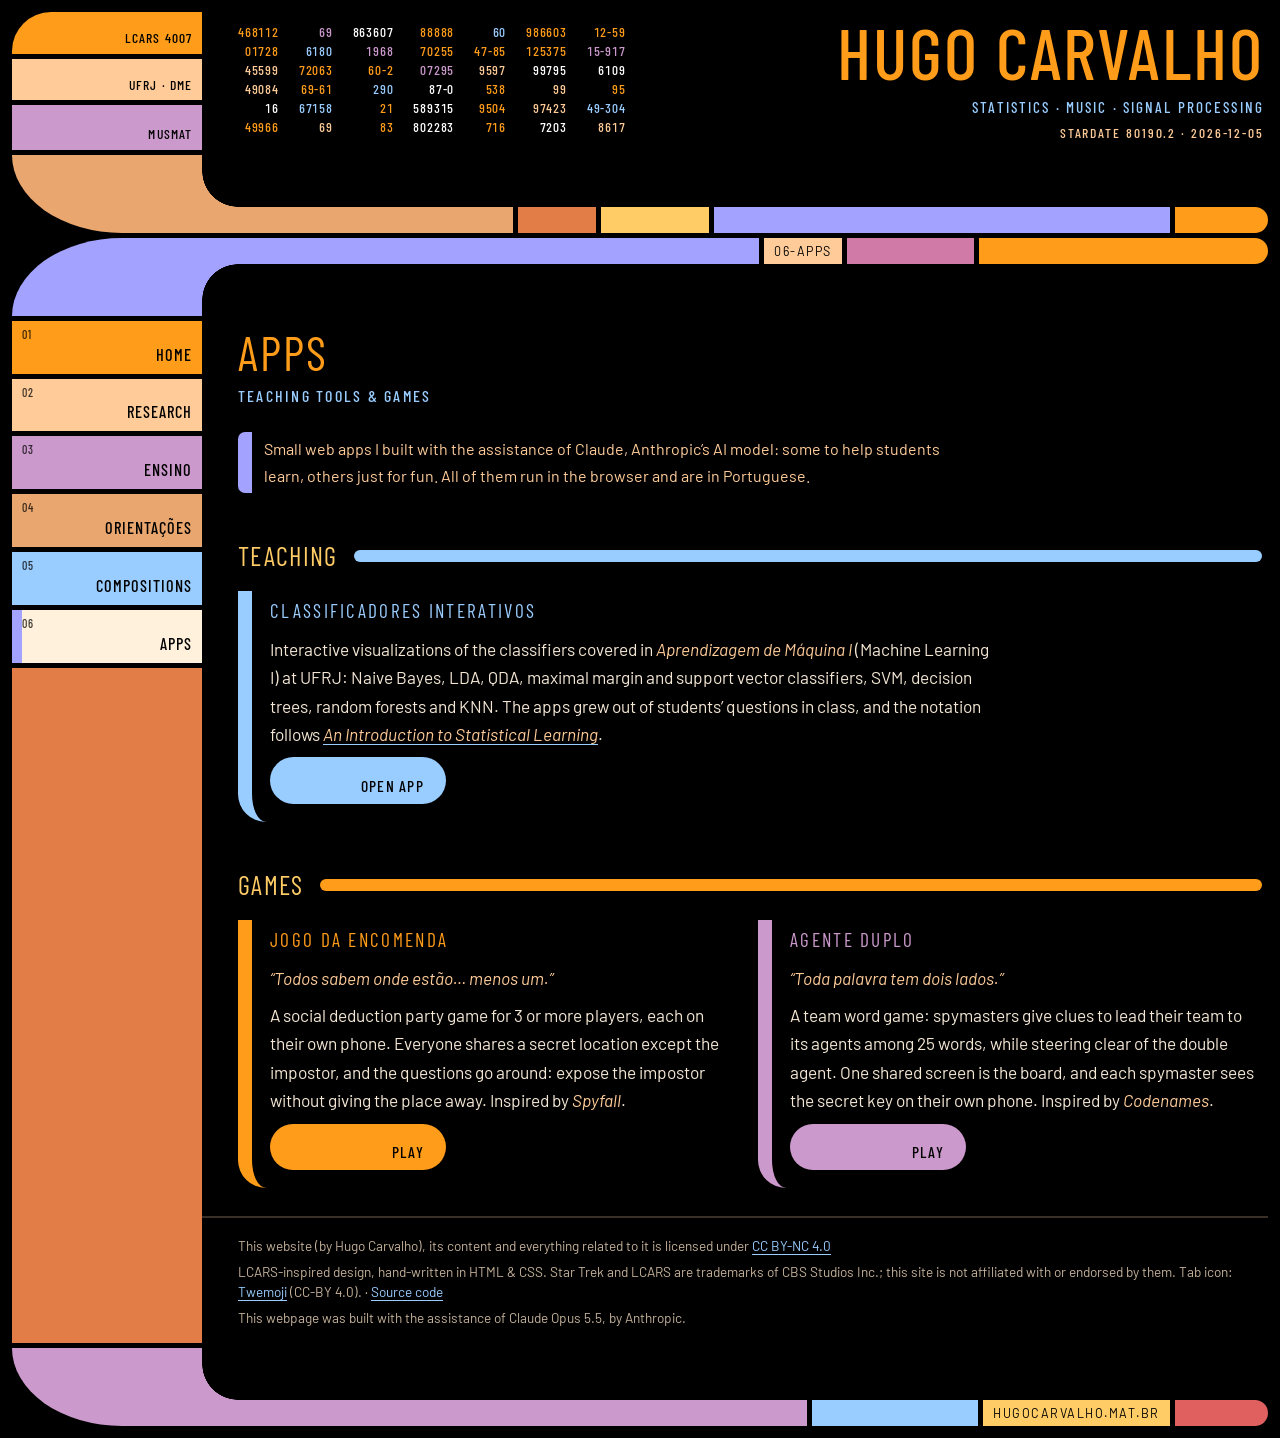
==== apps.html @ db419a44 "Replace Quarto site with static LCARS-inspired site - Hand-written HTML/CSS/JS, no build step (Quart" ====
<!doctype html>
<html lang="en">
<head>
<meta charset="utf-8">
<meta name="viewport" content="width=device-width, initial-scale=1">
<link rel="icon" href="assets/favicon.svg" type="image/svg+xml">
<link rel="icon" href="assets/favicon-32.png" type="image/png" sizes="32x32">
<link rel="apple-touch-icon" href="assets/apple-touch-icon.png">
<title>Apps &middot; Hugo Carvalho</title>
<meta name="description" content="Web apps by Hugo Carvalho: interactive teaching tools for machine learning and party games, built with the assistance of Claude.">
<link rel="preconnect" href="https://fonts.googleapis.com">
<link rel="preconnect" href="https://fonts.gstatic.com" crossorigin>
<link rel="stylesheet" href="https://fonts.googleapis.com/css2?family=Barlow+Condensed:wght@400;500;600&amp;family=Barlow:ital,wght@0,400;0,600;1,400&amp;display=swap">
<link rel="stylesheet" href="assets/lcars.css">
<script async src="https://www.googletagmanager.com/gtag/js?id=G-RH0WQSR1XC"></script>
<script>window.dataLayer=window.dataLayer||[];function gtag(){dataLayer.push(arguments);}gtag('js',new Date());gtag('config','G-RH0WQSR1XC');</script>
<script src="assets/lcars.js" defer></script>
</head>
<body>
<a class="skip" href="#content">Skip to content</a>
<div class="lcars">

  <header class="panel-top">
    <div class="side" aria-hidden="true">
      <div class="block" style="--c:var(--orange)">LCARS 4007</div>
      <div class="block" style="--c:var(--peach)">UFRJ &middot; DME</div>
      <div class="block" style="--c:var(--lilac)">MusMat</div>
    </div>
    <div class="head">
      <div class="data-cascade" aria-hidden="true"></div>
      <div class="title">
        <a class="name" href="index.html">Hugo Carvalho</a>
        <p class="sub">Statistics &middot; Music &middot; Signal Processing</p>
        <p class="stardate" id="stardate">Federal University of Rio de Janeiro</p>
      </div>
    </div>
    <div class="elbow" style="--c:var(--tan)" aria-hidden="true"></div>
    <div class="bar" style="--c:var(--tan)">
      <span style="--f:2" aria-hidden="true"></span>
      <span style="--c:var(--rust);--f:.4" aria-hidden="true"></span>
      <span style="--c:var(--gold);--f:.6" aria-hidden="true"></span>
      <span style="--c:var(--violet);--f:3" aria-hidden="true"></span>
      <span style="--c:var(--orange);--f:.5" aria-hidden="true"></span>
    </div>
  </header>

  <div class="panel-main">
    <div class="elbow-t" style="--c:var(--violet)" aria-hidden="true"></div>
    <div class="bar bar-t" style="--c:var(--violet)" aria-hidden="true">
      <span style="--f:3"></span>
      <span class="label" style="--c:var(--peach)">06-Apps</span>
      <span style="--c:var(--mauve);--f:.6"></span>
      <span style="--c:var(--orange);--f:1.5"></span>
    </div>

    <nav class="nav" aria-label="Main">
      <a href="index.html" style="--c:var(--orange)"><span class="num">01</span><span class="label">Home</span></a>
      <a href="research.html" style="--c:var(--peach)"><span class="num">02</span><span class="label">Research</span></a>
      <a href="ensino.html" style="--c:var(--lilac)"><span class="num">03</span><span class="label">Ensino</span></a>
      <a href="orientacoes.html" style="--c:var(--tan)"><span class="num">04</span><span class="label">Orienta&ccedil;&otilde;es</span></a>
      <a href="compositions.html" style="--c:var(--sky)"><span class="num">05</span><span class="label">Compositions</span></a>
      <a href="apps.html" style="--c:var(--violet)" aria-current="page"><span class="num">06</span><span class="label">Apps</span></a>
    </nav>
    <div class="fill" style="--c:var(--rust)" aria-hidden="true"></div>

    <main class="content" id="content">
      <h1>Apps</h1>
      <p class="lede">Teaching tools &amp; games</p>
      <div class="status" style="--c:var(--violet)"><p>Small web apps I built with the assistance of Claude, Anthropic&rsquo;s AI model: some to help students learn, others just for fun. All of them run in the browser and are in Portuguese.</p></div>

      <h2 id="teaching" style="--h:var(--sky)">Teaching</h2>
      <div class="apps">
        <article class="app" style="--c:var(--sky)">
          <h3>Classificadores Interativos</h3>
          <p>Interactive visualizations of the classifiers covered in <em>Aprendizagem de M&aacute;quina I</em> (Machine Learning I) at UFRJ: Naive Bayes, LDA, QDA, maximal margin and support vector classifiers, SVM, decision trees, random forests and KNN. The apps grew out of students&rsquo; questions in class, and the notation follows <a href="https://www.statlearning.com/"><em>An Introduction to Statistical Learning</em></a>.</p>
          <a class="btn" style="--c:var(--sky)" href="https://hugocarvalho.mat.br/demo-classificadores">Open app</a>
        </article>
      </div>

      <h2 id="games" style="--h:var(--orange)">Games</h2>
      <div class="apps">
        <article class="app" style="--c:var(--orange)">
          <h3>Jogo da Encomenda</h3>
          <p class="tagline" lang="pt-BR">&ldquo;Todos sabem onde est&atilde;o&hellip; menos um.&rdquo;</p>
          <p>A social deduction party game for 3 or more players, each on their own phone. Everyone shares a secret location except the impostor, and the questions go around: expose the impostor without giving the place away. Inspired by <em>Spyfall</em>.</p>
          <a class="btn" style="--c:var(--orange)" href="https://hugocarvalho.mat.br/jogo-da-encomenda">Play</a>
        </article>
        <article class="app" style="--c:var(--lilac)">
          <h3>Agente Duplo</h3>
          <p class="tagline" lang="pt-BR">&ldquo;Toda palavra tem dois lados.&rdquo;</p>
          <p>A team word game: spymasters give clues to lead their team to its agents among 25 words, while steering clear of the double agent. One shared screen is the board, and each spymaster sees the secret key on their own phone. Inspired by <em>Codenames</em>.</p>
          <a class="btn" style="--c:var(--lilac)" href="https://hugocarvalho.mat.br/agente-duplo/">Play</a>
        </article>
      </div>
    </main>

    <footer class="footer">
      <p>This website (by Hugo Carvalho), its content and everything related to it is licensed under <a href="http://creativecommons.org/licenses/by-nc/4.0/?ref=chooser-v1" target="_blank" rel="license noopener noreferrer">CC BY-NC 4.0<img src="https://mirrors.creativecommons.org/presskit/icons/cc.svg?ref=chooser-v1" alt=""><img src="https://mirrors.creativecommons.org/presskit/icons/by.svg?ref=chooser-v1" alt=""><img src="https://mirrors.creativecommons.org/presskit/icons/nc.svg?ref=chooser-v1" alt=""></a></p>
      <p>LCARS-inspired design, hand-written in HTML &amp; CSS. Star Trek and LCARS are trademarks of CBS Studios Inc.; this site is not affiliated with or endorsed by them. Tab icon: <a href="https://github.com/jdecked/twemoji">Twemoji</a> (CC-BY 4.0). &middot; <a href="https://github.com/HugoCarvalhoUFRJ/site">Source code</a></p>
      <p>This webpage was built with the assistance of Claude Opus 5.5, by Anthropic.</p>
    </footer>

    <div class="elbow-b" style="--c:var(--lilac)" aria-hidden="true"></div>
    <div class="bar bar-b" style="--c:var(--lilac)" aria-hidden="true">
      <span style="--f:4"></span>
      <span style="--c:var(--sky);--f:1"></span>
      <span class="label hide-sm" style="--c:var(--gold)">hugocarvalho.mat.br</span>
      <span style="--c:var(--red);--f:.5"></span>
    </div>
  </div>

</div>
</body>
</html>
---- assets/lcars.css ----
/* ==========================================================================
   LCARS-inspired theme for hugocarvalho.mat.br
   Original CSS (no third-party template code). Font: Antonio (SIL OFL).
   ========================================================================== */

:root {
  /* palette */
  --black: #000;
  --text: #f3e6d4;
  --muted: #c4b19a;
  --orange: #ff9c1a;
  --gold: #ffcc66;
  --peach: #ffcc99;
  --tan: #e9a66f;
  --rust: #e27d48;
  --red: #e06060;
  --mauve: #d07aa8;
  --lilac: #cc99cc;
  --violet: #a3a3ff;
  --blue: #7f9cff;
  --sky: #99ccff;

  /* frame geometry */
  --side: 190px;      /* width of the left column */
  --bar: 26px;        /* thickness of horizontal bars */
  --elbow: 78px;      /* height of the elbow pieces */
  --elbow-rx: 110px;  /* outer curve, horizontal radius */
  --r: 36px;          /* inner (concave) curve radius */
  --gap: 5px;         /* black gaps between frame pieces */
  --pad: 36px;        /* content inset from the column */

  --font: "Barlow", "Segoe UI", "Helvetica Neue", Arial, sans-serif;            /* reading text */
  --font-ui: "Barlow Condensed", "Arial Narrow", "Roboto Condensed", sans-serif; /* LCARS labels, titles, menu */
}

/* condensed LCARS face for the interface; Barlow for everything people read */
.skip, .block, .bar > *, .title, .data-cascade, .nav a, .content h1, .content h2,
.content h3, .content .lede, .subnav a, .pill, .btn, .refs .yr, .log dt, .card .when {
  font-family: var(--font-ui);
  font-weight: 500;
}

* { box-sizing: border-box; }

html { background: var(--black); scroll-behavior: smooth; }
@media (prefers-reduced-motion: reduce) { html { scroll-behavior: auto; } }

body {
  margin: 0;
  background: var(--black);
  color: var(--text);
  font-family: var(--font);
  font-size: 1.08rem;
  line-height: 1.65;
  -webkit-font-smoothing: antialiased;
}

::selection { background: var(--orange); color: #000; }

a { color: var(--sky); text-underline-offset: 3px; text-decoration-thickness: 1px; }
a:hover { color: var(--peach); }
:focus-visible { outline: 3px solid var(--gold); outline-offset: 3px; }

.skip {
  position: absolute; left: -999px; top: 8px;
  background: var(--gold); color: #000; padding: 6px 14px; z-index: 10;
}
.skip:focus { left: 8px; }

.lcars { max-width: 1480px; margin: 0 auto; padding: 12px; }

/* ---------- generic frame pieces ---------- */

.block {
  background: var(--c, var(--orange));
  color: #000;
  text-transform: uppercase;
  font-size: 0.85rem;
  letter-spacing: 0.08em;
  display: flex;
  align-items: flex-end;
  justify-content: flex-end;
  padding: 4px 10px;
  min-height: 2.6rem;
}

.bar { display: flex; gap: var(--gap); height: var(--bar); }
.bar > * {
  background: var(--c, var(--orange));
  flex: var(--f, 1) 1 0;
  min-width: 0;
  color: #000;
  font: inherit;
  font-size: 0.78rem;
  line-height: var(--bar);
  letter-spacing: 0.12em;
  text-transform: uppercase;
  padding: 0 10px;
  white-space: nowrap;
  overflow: hidden;
  text-align: right;
  border: 0;
}
.bar > :first-child { position: relative; overflow: visible; }
.bar > :last-child { border-radius: 0 calc(var(--bar) / 2) calc(var(--bar) / 2) 0; }
.bar .label { flex: 0 0 auto; }

/* ---------- upper panel ---------- */

.panel-top {
  display: grid;
  grid-template-columns: var(--side) minmax(0, 1fr);
  grid-template-rows: auto var(--elbow);
  grid-template-areas:
    "side head"
    "elbow bar";
}
.panel-top .side {
  grid-area: side;
  display: flex;
  flex-direction: column;
  gap: var(--gap);
  padding-bottom: var(--gap);
}
.panel-top .side .block:first-child { border-top-left-radius: calc(var(--elbow) / 2); }
.panel-top .side .block:last-child { flex: 1; }
.panel-top .elbow {
  grid-area: elbow;
  background: var(--c);
  border-bottom-left-radius: var(--elbow-rx) var(--elbow);
}
.panel-top .bar { grid-area: bar; align-self: end; }
/* concave curve where the column turns into the bottom bar */
.panel-top .bar > :first-child::before {
  content: "";
  position: absolute;
  left: 0;
  bottom: 100%;
  width: var(--r);
  height: var(--r);
  background: radial-gradient(circle at 100% 0, transparent calc(var(--r) - 0.5px), var(--c) var(--r));
}

.head {
  grid-area: head;
  display: flex;
  justify-content: space-between;
  align-items: flex-start;
  gap: 28px;
  padding: 4px 4px 10px var(--pad);
  min-width: 0;
}
.title { text-align: right; margin-left: auto; }
.title .name {
  display: block;
  font-size: clamp(2.1rem, 5.6vw, 4.6rem);
  line-height: 1;
  color: var(--orange);
  text-transform: uppercase;
  text-decoration: none;
  letter-spacing: 0.03em;
}
.title .name:hover { color: var(--gold); }
.title .sub {
  margin: 0.45em 0 0;
  color: var(--sky);
  text-transform: uppercase;
  font-size: 0.95rem;
  letter-spacing: 0.14em;
}
.title .stardate {
  margin: 0.2em 0 0;
  color: var(--peach);
  text-transform: uppercase;
  font-size: 0.85rem;
  letter-spacing: 0.14em;
}

/* decorative number cascade */
.data-cascade {
  display: grid;
  grid-template-columns: repeat(7, auto);
  gap: 0 20px;
  font-size: 0.82rem;
  line-height: 1.45;
  letter-spacing: 0.06em;
  align-self: center;
  user-select: none;
  font-variant-numeric: tabular-nums;
}
.data-cascade span { text-align: right; transition: color 0.4s; }
.data-cascade .d1 { color: var(--orange); }
.data-cascade .d2 { color: var(--peach); }
.data-cascade .d3 { color: var(--sky); }
.data-cascade .d4 { color: var(--lilac); }
.data-cascade .d5 { color: #fff; }

/* ---------- main panel ---------- */

.panel-main {
  margin-top: var(--gap);
  display: grid;
  grid-template-columns: var(--side) minmax(0, 1fr);
  grid-template-rows: var(--elbow) auto 1fr auto var(--elbow);
  grid-template-areas:
    "elbowT barT"
    "nav    content"
    "fill   content"
    "fill   footer"
    "elbowB barB";
  min-height: calc(100vh - 260px);
}
.elbow-t {
  grid-area: elbowT;
  background: var(--c);
  border-top-left-radius: var(--elbow-rx) var(--elbow);
}
.bar-t { grid-area: barT; align-self: start; }
.bar-t > :first-child::after {
  content: "";
  position: absolute;
  left: 0;
  top: 100%;
  width: var(--r);
  height: var(--r);
  background: radial-gradient(circle at 100% 100%, transparent calc(var(--r) - 0.5px), var(--c) var(--r));
}
.elbow-b {
  grid-area: elbowB;
  background: var(--c);
  border-bottom-left-radius: var(--elbow-rx) var(--elbow);
}
.bar-b { grid-area: barB; align-self: end; }
.bar-b > :first-child::before {
  content: "";
  position: absolute;
  left: 0;
  bottom: 100%;
  width: var(--r);
  height: var(--r);
  background: radial-gradient(circle at 100% 0, transparent calc(var(--r) - 0.5px), var(--c) var(--r));
}

.nav {
  grid-area: nav;
  display: flex;
  flex-direction: column;
  gap: var(--gap);
  padding: var(--gap) 0;
}
.nav a {
  display: flex;
  justify-content: space-between;
  align-items: flex-end;
  gap: 8px;
  min-height: 3.3rem;
  padding: 4px 10px 5px;
  background: var(--c, var(--orange));
  color: #000;
  text-decoration: none;
  text-transform: uppercase;
  font-size: 1.02rem;
  letter-spacing: 0.06em;
  transition: filter 0.15s, background-color 0.15s;
}
.nav a .num { font-size: 0.75rem; opacity: 0.75; align-self: flex-start; }
.nav a:hover { filter: brightness(1.18); color: #000; }
.nav a[aria-current="page"] {
  background: #fff1dc;
  box-shadow: inset 10px 0 0 var(--c);
}
.nav a.ext .label::after { content: " \2197"; font-size: 0.8em; }

.fill {
  grid-area: fill;
  background: var(--c);
  margin-bottom: var(--gap);
  min-height: 3rem;
}

.content {
  grid-area: content;
  padding: 10px 6px 28px var(--pad);
  min-width: 0;
}
.footer {
  grid-area: footer;
  padding: 18px 6px 14px var(--pad);
  font-size: 0.85rem;
  line-height: 1.5;
  color: var(--muted);
  border-top: 2px solid #3a3027;
}
.footer p { margin: 0 0 0.4em; }
.footer img { height: 1.15em; vertical-align: text-bottom; margin-left: 3px; filter: invert(1) brightness(0.85); }

/* ---------- content typography ---------- */

.content h1 {
  margin: 0 0 0.1em;
  font-size: clamp(2rem, 4vw, 3rem);
  line-height: 1.1;
  font-weight: 400;
  color: var(--orange);
  text-transform: uppercase;
  letter-spacing: 0.04em;
}
.content .lede {
  margin: 0 0 1.4em;
  color: var(--sky);
  text-transform: uppercase;
  font-size: 1rem;
  letter-spacing: 0.14em;
}
.content h2 {
  display: flex;
  align-items: center;
  gap: 16px;
  margin: 1.8em 0 0.7em;
  font-size: 1.65rem;
  font-weight: 400;
  line-height: 1.2;
  color: var(--gold);
  text-transform: uppercase;
  letter-spacing: 0.05em;
  scroll-margin-top: 16px;
}
.content h2::after {
  content: "";
  flex: 1;
  height: 12px;
  min-width: 40px;
  border-radius: 6px;
  background: var(--h, var(--violet));
}
.content h3 {
  margin: 1.4em 0 0.6em;
  font-size: 1.2rem;
  font-weight: 400;
  color: var(--sky);
  text-transform: uppercase;
  letter-spacing: 0.12em;
  scroll-margin-top: 16px;
}
.content p { margin: 0 0 1em; max-width: 78ch; }
.content .prose p { text-align: justify; hyphens: auto; }
.content strong { color: #fff; font-weight: 600; }
.content em { color: var(--peach); }

/* section shortcuts at the top of long pages */
.subnav {
  display: flex;
  flex-wrap: wrap;
  gap: 6px;
  margin: 0 0 0.6em;
  padding: 0;
  list-style: none;
}
.subnav a {
  display: block;
  padding: 2px 16px;
  border-radius: 999px;
  background: var(--c, var(--tan));
  color: #000;
  text-decoration: none;
  text-transform: uppercase;
  font-size: 0.85rem;
  letter-spacing: 0.08em;
}
.subnav a:hover { filter: brightness(1.18); color: #000; }

/* pills / buttons */
.pill {
  display: inline-block;
  padding: 0 0.85em;
  border-radius: 999px;
  background: var(--c, var(--sky));
  color: #000;
  text-decoration: none;
  text-transform: uppercase;
  font-size: 0.78rem;
  letter-spacing: 0.1em;
  line-height: 1.75;
  vertical-align: 0.12em;
  white-space: nowrap;
}
a.pill:hover { filter: brightness(1.18); color: #000; }

.btn-group { margin: 1.4em 0 0.4em; }
.btn-group h3 { margin-top: 0; }
.btn-row { display: flex; flex-wrap: wrap; gap: 8px; }
.btn {
  display: flex;
  align-items: flex-end;
  justify-content: flex-end;
  min-width: 11rem;
  min-height: 2.9rem;
  padding: 4px 22px 5px;
  border-radius: 999px;
  background: var(--c, var(--orange));
  color: #000;
  text-decoration: none;
  text-transform: uppercase;
  font-size: 0.98rem;
  letter-spacing: 0.08em;
}
.btn:hover { filter: brightness(1.18); color: #000; }

/* status box (last update, notes) */
.status {
  display: flex;
  align-items: stretch;
  gap: 12px;
  margin: 0 0 1.2em;
  max-width: 78ch;
}
.status::before {
  content: "";
  flex: 0 0 14px;
  border-radius: 7px 0 0 7px;
  background: var(--c, var(--gold));
}
.status p { margin: 0; padding: 4px 0; color: var(--peach); font-size: 1rem; }

/* photo */
.photo {
  float: right;
  width: min(380px, 42%);
  margin: 0.3em 0 1em 1.8em;
}
.photo img {
  display: block;
  width: 100%;
  height: auto;
  border-radius: 0 44px 0 44px;
  border-left: 10px solid var(--orange);
}
.photo figcaption {
  margin-top: 0.6em;
  font-size: 0.82rem;
  line-height: 1.45;
  color: var(--muted);
}
.clear { clear: both; }

/* reference lists (publications, supervisions) */
.refs {
  list-style: none;
  margin: 0;
  padding: 0;
  display: grid;
  gap: 12px;
}
.refs > li {
  display: grid;
  grid-template-columns: 4.6rem minmax(0, 1fr);
  gap: 0 16px;
  align-items: start;
}
.refs .yr {
  background: var(--c, var(--tan));
  color: #000;
  border-radius: 999px 0 0 999px;
  text-align: right;
  padding: 1px 10px;
  font-size: 0.9rem;
  letter-spacing: 0.06em;
  line-height: 1.7;
  margin-top: 0.15em;
}
.refs .ref { line-height: 1.5; }
.refs .meta { color: var(--muted); }
.refs .pill { margin-left: 4px; }

/* teaching log */
.log { display: grid; gap: 10px; margin: 0; padding: 0; }
.log > div {
  display: grid;
  grid-template-columns: 6.4rem minmax(0, 1fr);
  gap: 0 16px;
  align-items: start;
}
.log dt {
  background: var(--c, var(--lilac));
  color: #000;
  border-radius: 999px 0 0 999px;
  text-align: right;
  padding: 1px 10px;
  font-size: 0.9rem;
  letter-spacing: 0.06em;
  line-height: 1.7;
  margin-top: 0.15em;
}
.log dd { margin: 0; }
.log ul { margin: 0; padding: 0; list-style: none; }
.log li { padding-left: 1em; position: relative; }
.log li::before {
  content: "";
  position: absolute;
  left: 0;
  top: 0.62em;
  width: 0.45em;
  height: 0.45em;
  border-radius: 50%;
  background: var(--orange);
}
.log .meta { color: var(--muted); }

/* projects / service cards */
.cards { display: grid; grid-template-columns: repeat(auto-fill, minmax(min(100%, 330px), 1fr)); gap: 12px; }
.card {
  border-left: 12px solid var(--c, var(--blue));
  border-radius: 6px 0 0 6px;
  padding: 2px 0 2px 14px;
}
.card h4 {
  margin: 0 0 0.2em;
  font-size: 1.05rem;
  font-weight: 400;
  color: var(--peach);
  line-height: 1.35;
}
.card p { margin: 0; color: var(--muted); font-size: 1rem; }
.card .when { color: var(--c, var(--blue)); text-transform: uppercase; letter-spacing: 0.1em; font-size: 0.82rem; }

/* video embeds */
.video {
  position: relative;
  aspect-ratio: 16 / 9;
  max-width: 760px;
  margin: 0.4em 0 1.6em;
  border-left: 10px solid var(--c, var(--violet));
  border-radius: 0 0 0 24px;
  overflow: hidden;
  background: #111;
}
.video iframe { position: absolute; inset: 0; width: 100%; height: 100%; border: 0; }

/* contact: address revealed on request */
.email { display: flex; flex-wrap: wrap; align-items: center; gap: 10px; margin: 0.6em 0 1em; }
.email button { border: 0; cursor: pointer; }
.email .btn { min-width: 0; }
.email .pill { font-size: 0.85rem; padding: 2px 16px; vertical-align: baseline; }
.email button:hover { filter: brightness(1.18); }
.email-addr {
  padding: 4px 18px;
  border: 2px solid var(--peach);
  border-radius: 999px;
  color: #fff;
  font-size: 1.15rem;
  letter-spacing: 0.02em;
  user-select: all;
  overflow-wrap: anywhere;
}
.email-msg { color: var(--peach); font-size: 0.95rem; }
[hidden] { display: none !important; }

/* PT / EN switch */
.lang-switch { display: flex; gap: var(--gap); margin: 0.2em 0 1.4em; }
.lang-switch a {
  font-family: var(--font-ui);
  font-weight: 500;
  padding: 1px 18px;
  background: var(--sky);
  color: #000;
  text-decoration: none;
  text-transform: uppercase;
  font-size: 0.9rem;
  letter-spacing: 0.1em;
}
.lang-switch a:first-child { border-radius: 999px 0 0 999px; }
.lang-switch a:last-child { border-radius: 0 999px 999px 0; }
.lang-switch a:hover { filter: brightness(1.18); color: #000; }
.lang-switch a[aria-current] { background: #fff1dc; box-shadow: inset 0 0 0 3px var(--sky); }

/* video preview (loads the YouTube player only on click) */
a.yt { display: block; text-decoration: none; }
a.yt img { position: absolute; inset: 0; width: 100%; height: 100%; object-fit: cover; opacity: 0.7; transition: opacity 0.2s; }
a.yt:hover img { opacity: 0.95; }
a.yt .play {
  position: absolute;
  right: 16px;
  bottom: 16px;
  font-family: var(--font-ui);
  font-weight: 500;
  padding: 6px 22px;
  border-radius: 999px;
  background: var(--c, var(--orange));
  color: #000;
  text-transform: uppercase;
  letter-spacing: 0.1em;
  font-size: 0.95rem;
}

/* apps */
.apps { display: grid; grid-template-columns: repeat(auto-fit, minmax(min(100%, 340px), 1fr)); gap: 16px; }
.app p { max-width: 72ch; }
.app {
  display: flex;
  flex-direction: column;
  gap: 0.5em;
  border-left: 14px solid var(--c, var(--blue));
  border-radius: 0 0 0 28px;
  padding: 4px 4px 18px 18px;
}
.app h3 { margin: 0; color: var(--c, var(--blue)); }
.app .tagline { margin: 0; color: var(--peach); font-style: italic; }
.app p { margin: 0; }
.app .btn { align-self: flex-start; margin-top: auto; }

/* ---------- responsive ---------- */

@media (max-width: 1000px) {
  .data-cascade { grid-template-columns: repeat(4, auto); }
  .data-cascade span:nth-child(7n+5),
  .data-cascade span:nth-child(7n+6),
  .data-cascade span:nth-child(7n) { display: none; }
}

@media (max-width: 760px) {
  :root {
    --side: 30px;
    --bar: 18px;
    --elbow: 56px;
    --elbow-rx: 30px;
    --r: 22px;
    --pad: 16px;
  }
  body { font-size: 1.02rem; }
  .lcars { padding: 8px; }

  .panel-top .side .block { font-size: 0; min-height: 1.6rem; padding: 0; }
  .panel-top .side .block:first-child { border-top-left-radius: 15px; }
  .data-cascade { display: none; }
  .head { padding-left: var(--pad); }
  .bar > * { font-size: 0.62rem; padding: 0 6px; }
  .bar .hide-sm { display: none; }

  .panel-main {
    grid-template-areas:
      "elbowT barT"
      "fill   nav"
      "fill   content"
      "fill   footer"
      "elbowB barB";
    min-height: 0;
  }
  .fill { margin-top: var(--gap); }
  .nav {
    flex-direction: row;
    flex-wrap: wrap;
    padding: 10px 0 4px var(--pad);
    gap: 6px;
  }
  .nav a {
    flex: 1 1 auto;
    min-height: 2.3rem;
    padding: 3px 14px;
    border-radius: 999px;
    align-items: center;
    font-size: 0.9rem;
  }
  .nav a[aria-current="page"] { box-shadow: inset 0 0 0 3px var(--c); }

  .content h2 { flex-wrap: wrap; gap: 6px; font-size: 1.45rem; }
  .content h2::after { flex-basis: 100%; height: 8px; }
  .photo { float: none; width: 100%; max-width: 420px; margin: 0 0 1.2em; }
  .content .prose p { text-align: left; }
  .refs > li, .log > div { grid-template-columns: 1fr; gap: 4px; }
  .refs .yr, .log dt { justify-self: start; border-radius: 999px; padding: 0 12px; }
  .btn { min-width: 0; flex: 1 1 9rem; }
  .app .btn, .email .btn { flex: 0 0 auto; }
}
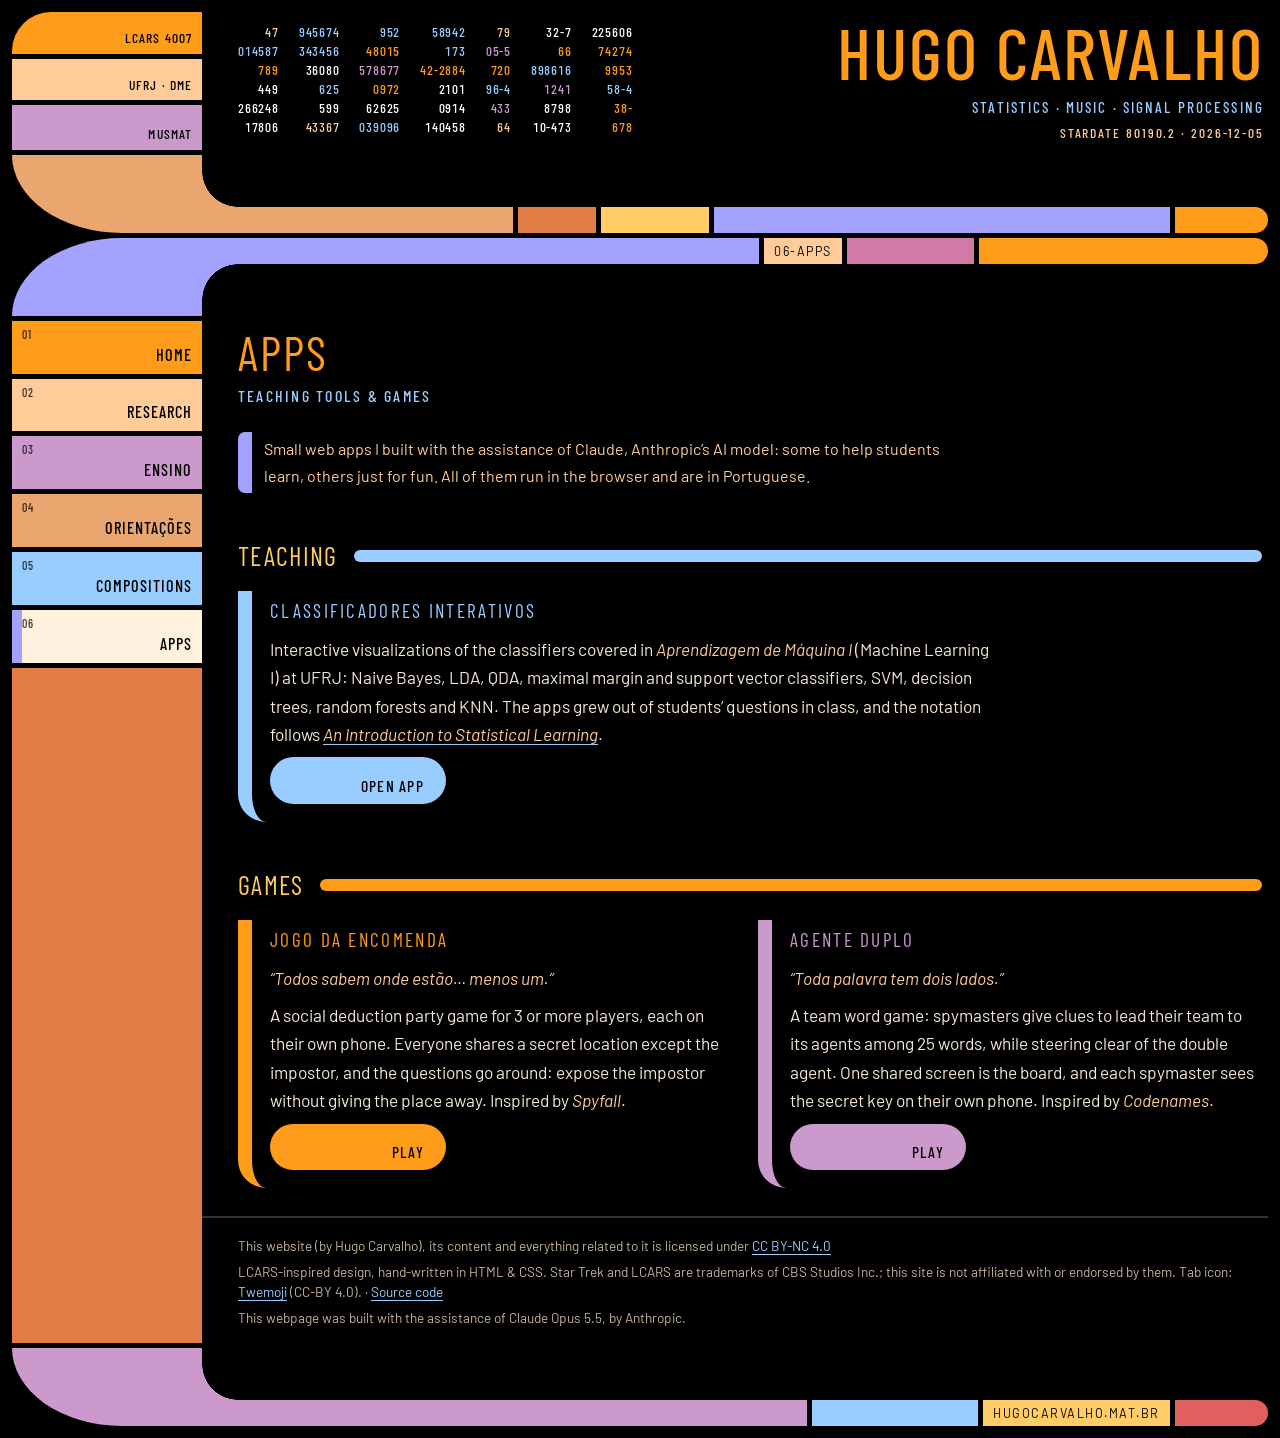
==== commit 51a9cfb6: "Point footer source link to the renamed repository Co-Authored-By: Claude Opus 5.5 <noreply@anthropi" ====
--- a/apps.html
+++ b/apps.html
@@ -96,7 +96,7 @@
 
     <footer class="footer">
       <p>This website (by Hugo Carvalho), its content and everything related to it is licensed under <a href="http://creativecommons.org/licenses/by-nc/4.0/?ref=chooser-v1" target="_blank" rel="license noopener noreferrer">CC BY-NC 4.0<img src="https://mirrors.creativecommons.org/presskit/icons/cc.svg?ref=chooser-v1" alt=""><img src="https://mirrors.creativecommons.org/presskit/icons/by.svg?ref=chooser-v1" alt=""><img src="https://mirrors.creativecommons.org/presskit/icons/nc.svg?ref=chooser-v1" alt=""></a></p>
-      <p>LCARS-inspired design, hand-written in HTML &amp; CSS. Star Trek and LCARS are trademarks of CBS Studios Inc.; this site is not affiliated with or endorsed by them. Tab icon: <a href="https://github.com/jdecked/twemoji">Twemoji</a> (CC-BY 4.0). &middot; <a href="https://github.com/HugoCarvalhoUFRJ/site">Source code</a></p>
+      <p>LCARS-inspired design, hand-written in HTML &amp; CSS. Star Trek and LCARS are trademarks of CBS Studios Inc.; this site is not affiliated with or endorsed by them. Tab icon: <a href="https://github.com/jdecked/twemoji">Twemoji</a> (CC-BY 4.0). &middot; <a href="https://github.com/HugoCarvalhoUFRJ/hugocarvalhoufrj.github.io">Source code</a></p>
       <p>This webpage was built with the assistance of Claude Opus 5.5, by Anthropic.</p>
     </footer>
 
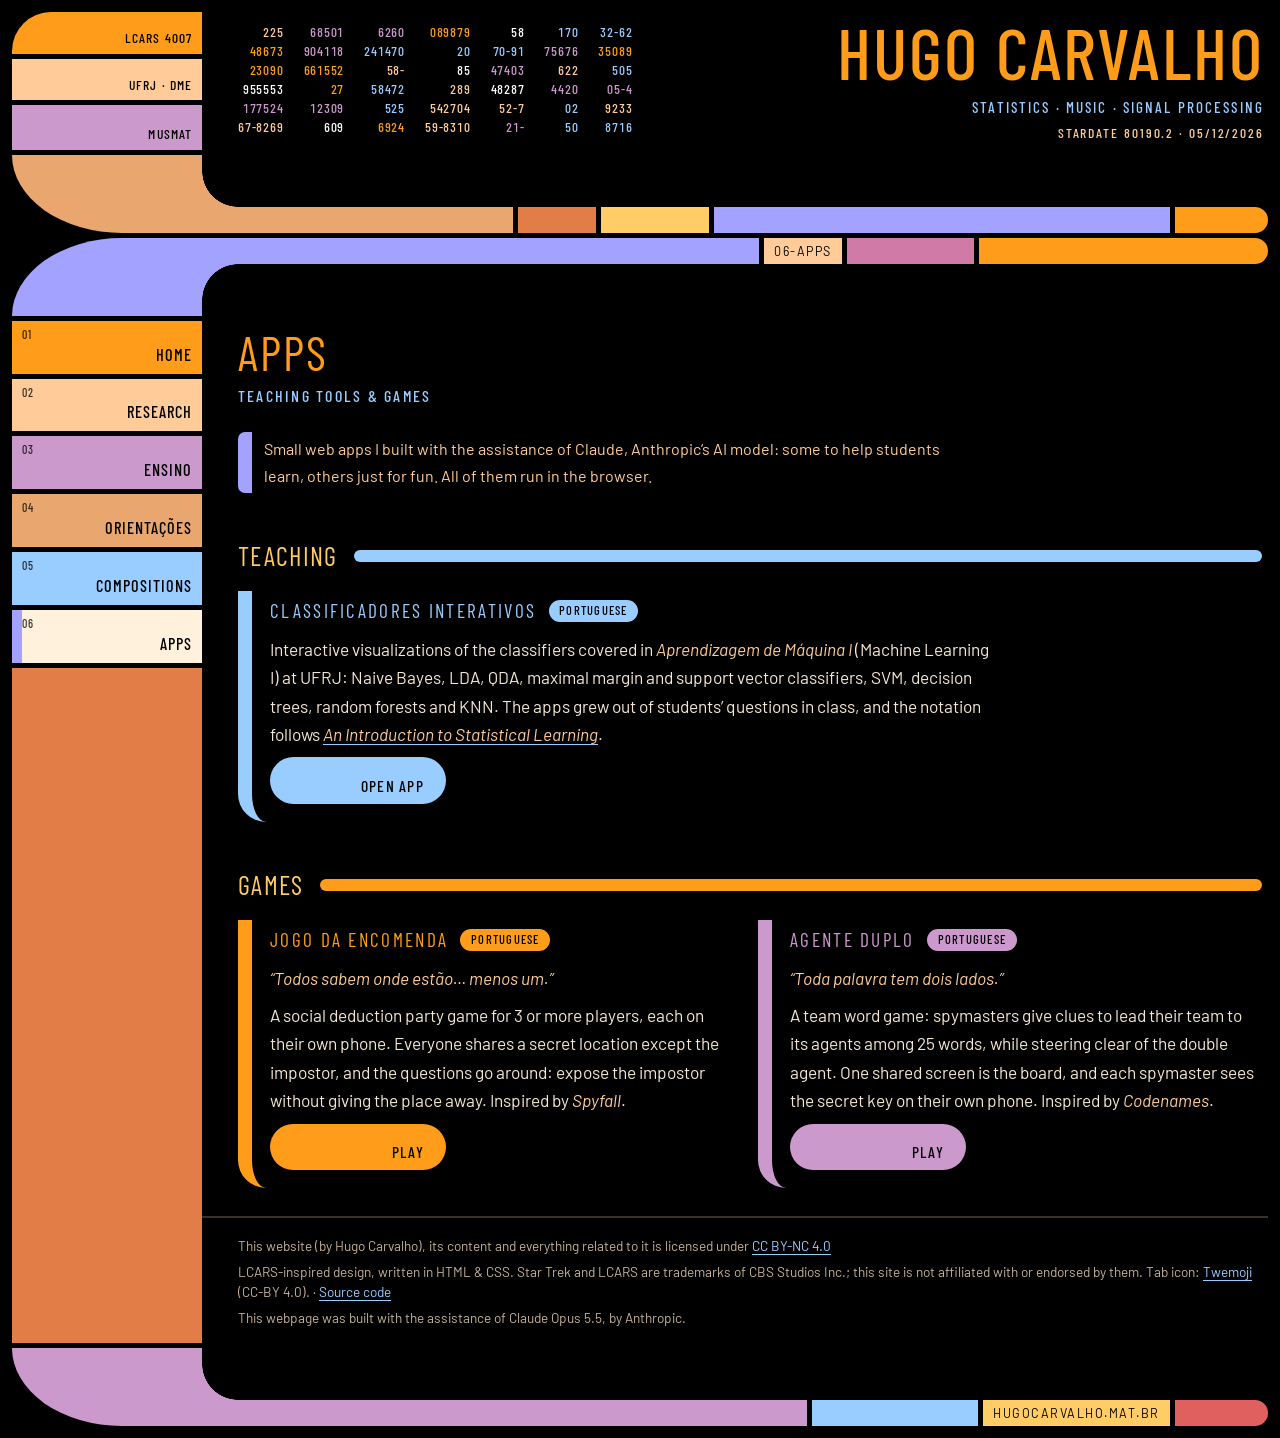
==== commit db24327d: "Show Rio de Janeiro date as DD/MM/YYYY, label app languages, fix footer wording - Header date uses t" ====
--- a/apps.html
+++ b/apps.html
@@ -66,12 +66,12 @@
     <main class="content" id="content">
       <h1>Apps</h1>
       <p class="lede">Teaching tools &amp; games</p>
-      <div class="status" style="--c:var(--violet)"><p>Small web apps I built with the assistance of Claude, Anthropic&rsquo;s AI model: some to help students learn, others just for fun. All of them run in the browser and are in Portuguese.</p></div>
+      <div class="status" style="--c:var(--violet)"><p>Small web apps I built with the assistance of Claude, Anthropic&rsquo;s AI model: some to help students learn, others just for fun. All of them run in the browser.</p></div>
 
       <h2 id="teaching" style="--h:var(--sky)">Teaching</h2>
       <div class="apps">
         <article class="app" style="--c:var(--sky)">
-          <h3>Classificadores Interativos</h3>
+          <h3>Classificadores Interativos <span class="pill lang" style="--c:var(--sky)">Portuguese</span></h3>
           <p>Interactive visualizations of the classifiers covered in <em>Aprendizagem de M&aacute;quina I</em> (Machine Learning I) at UFRJ: Naive Bayes, LDA, QDA, maximal margin and support vector classifiers, SVM, decision trees, random forests and KNN. The apps grew out of students&rsquo; questions in class, and the notation follows <a href="https://www.statlearning.com/"><em>An Introduction to Statistical Learning</em></a>.</p>
           <a class="btn" style="--c:var(--sky)" href="https://hugocarvalho.mat.br/demo-classificadores">Open app</a>
         </article>
@@ -80,13 +80,13 @@
       <h2 id="games" style="--h:var(--orange)">Games</h2>
       <div class="apps">
         <article class="app" style="--c:var(--orange)">
-          <h3>Jogo da Encomenda</h3>
+          <h3>Jogo da Encomenda <span class="pill lang" style="--c:var(--orange)">Portuguese</span></h3>
           <p class="tagline" lang="pt-BR">&ldquo;Todos sabem onde est&atilde;o&hellip; menos um.&rdquo;</p>
           <p>A social deduction party game for 3 or more players, each on their own phone. Everyone shares a secret location except the impostor, and the questions go around: expose the impostor without giving the place away. Inspired by <em>Spyfall</em>.</p>
           <a class="btn" style="--c:var(--orange)" href="https://hugocarvalho.mat.br/jogo-da-encomenda">Play</a>
         </article>
         <article class="app" style="--c:var(--lilac)">
-          <h3>Agente Duplo</h3>
+          <h3>Agente Duplo <span class="pill lang" style="--c:var(--lilac)">Portuguese</span></h3>
           <p class="tagline" lang="pt-BR">&ldquo;Toda palavra tem dois lados.&rdquo;</p>
           <p>A team word game: spymasters give clues to lead their team to its agents among 25 words, while steering clear of the double agent. One shared screen is the board, and each spymaster sees the secret key on their own phone. Inspired by <em>Codenames</em>.</p>
           <a class="btn" style="--c:var(--lilac)" href="https://hugocarvalho.mat.br/agente-duplo/">Play</a>
@@ -96,7 +96,7 @@
 
     <footer class="footer">
       <p>This website (by Hugo Carvalho), its content and everything related to it is licensed under <a href="http://creativecommons.org/licenses/by-nc/4.0/?ref=chooser-v1" target="_blank" rel="license noopener noreferrer">CC BY-NC 4.0<img src="https://mirrors.creativecommons.org/presskit/icons/cc.svg?ref=chooser-v1" alt=""><img src="https://mirrors.creativecommons.org/presskit/icons/by.svg?ref=chooser-v1" alt=""><img src="https://mirrors.creativecommons.org/presskit/icons/nc.svg?ref=chooser-v1" alt=""></a></p>
-      <p>LCARS-inspired design, hand-written in HTML &amp; CSS. Star Trek and LCARS are trademarks of CBS Studios Inc.; this site is not affiliated with or endorsed by them. Tab icon: <a href="https://github.com/jdecked/twemoji">Twemoji</a> (CC-BY 4.0). &middot; <a href="https://github.com/HugoCarvalhoUFRJ/hugocarvalhoufrj.github.io">Source code</a></p>
+      <p>LCARS-inspired design, written in HTML &amp; CSS. Star Trek and LCARS are trademarks of CBS Studios Inc.; this site is not affiliated with or endorsed by them. Tab icon: <a href="https://github.com/jdecked/twemoji">Twemoji</a> (CC-BY 4.0). &middot; <a href="https://github.com/HugoCarvalhoUFRJ/hugocarvalhoufrj.github.io">Source code</a></p>
       <p>This webpage was built with the assistance of Claude Opus 5.5, by Anthropic.</p>
     </footer>
 
--- a/assets/lcars.css
+++ b/assets/lcars.css
@@ -604,6 +604,7 @@
   padding: 4px 4px 18px 18px;
 }
 .app h3 { margin: 0; color: var(--c, var(--blue)); }
+.app h3 .lang { margin-left: 6px; vertical-align: 0.2em; }
 .app .tagline { margin: 0; color: var(--peach); font-style: italic; }
 .app p { margin: 0; }
 .app .btn { align-self: flex-start; margin-top: auto; }
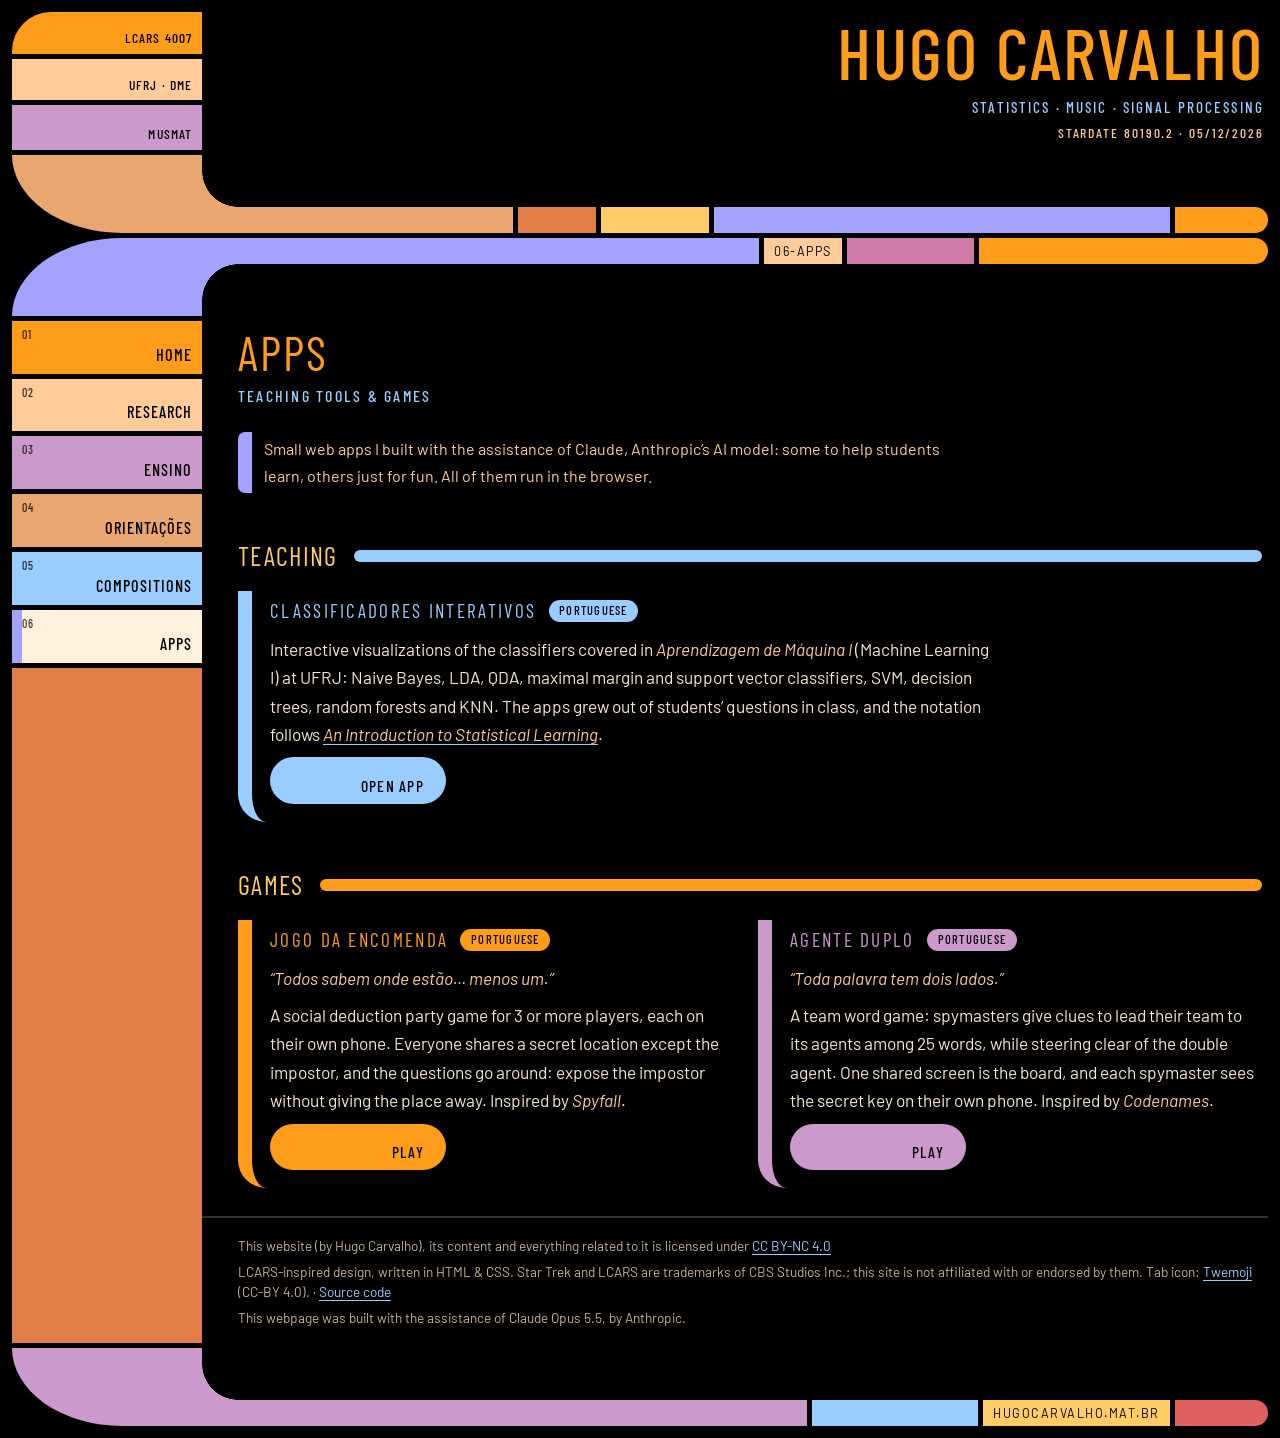
==== commit 0912a0dc: "Remove the decorative number cascade from the header Co-Authored-By: Claude Opus 5.5 <noreply@anthro" ====
--- a/apps.html
+++ b/apps.html
@@ -27,7 +27,6 @@
       <div class="block" style="--c:var(--lilac)">MusMat</div>
     </div>
     <div class="head">
-      <div class="data-cascade" aria-hidden="true"></div>
       <div class="title">
         <a class="name" href="index.html">Hugo Carvalho</a>
         <p class="sub">Statistics &middot; Music &middot; Signal Processing</p>
--- a/assets/lcars.css
+++ b/assets/lcars.css
@@ -34,7 +34,7 @@
 }
 
 /* condensed LCARS face for the interface; Barlow for everything people read */
-.skip, .block, .bar > *, .title, .data-cascade, .nav a, .content h1, .content h2,
+.skip, .block, .bar > *, .title, .nav a, .content h1, .content h2,
 .content h3, .content .lede, .subnav a, .pill, .btn, .refs .yr, .log dt, .card .when {
   font-family: var(--font-ui);
   font-weight: 500;
@@ -175,25 +175,6 @@
   font-size: 0.85rem;
   letter-spacing: 0.14em;
 }
-
-/* decorative number cascade */
-.data-cascade {
-  display: grid;
-  grid-template-columns: repeat(7, auto);
-  gap: 0 20px;
-  font-size: 0.82rem;
-  line-height: 1.45;
-  letter-spacing: 0.06em;
-  align-self: center;
-  user-select: none;
-  font-variant-numeric: tabular-nums;
-}
-.data-cascade span { text-align: right; transition: color 0.4s; }
-.data-cascade .d1 { color: var(--orange); }
-.data-cascade .d2 { color: var(--peach); }
-.data-cascade .d3 { color: var(--sky); }
-.data-cascade .d4 { color: var(--lilac); }
-.data-cascade .d5 { color: #fff; }
 
 /* ---------- main panel ---------- */
 
@@ -611,13 +592,6 @@
 
 /* ---------- responsive ---------- */
 
-@media (max-width: 1000px) {
-  .data-cascade { grid-template-columns: repeat(4, auto); }
-  .data-cascade span:nth-child(7n+5),
-  .data-cascade span:nth-child(7n+6),
-  .data-cascade span:nth-child(7n) { display: none; }
-}
-
 @media (max-width: 760px) {
   :root {
     --side: 30px;
@@ -632,7 +606,6 @@
 
   .panel-top .side .block { font-size: 0; min-height: 1.6rem; padding: 0; }
   .panel-top .side .block:first-child { border-top-left-radius: 15px; }
-  .data-cascade { display: none; }
   .head { padding-left: var(--pad); }
   .bar > * { font-size: 0.62rem; padding: 0 6px; }
   .bar .hide-sm { display: none; }
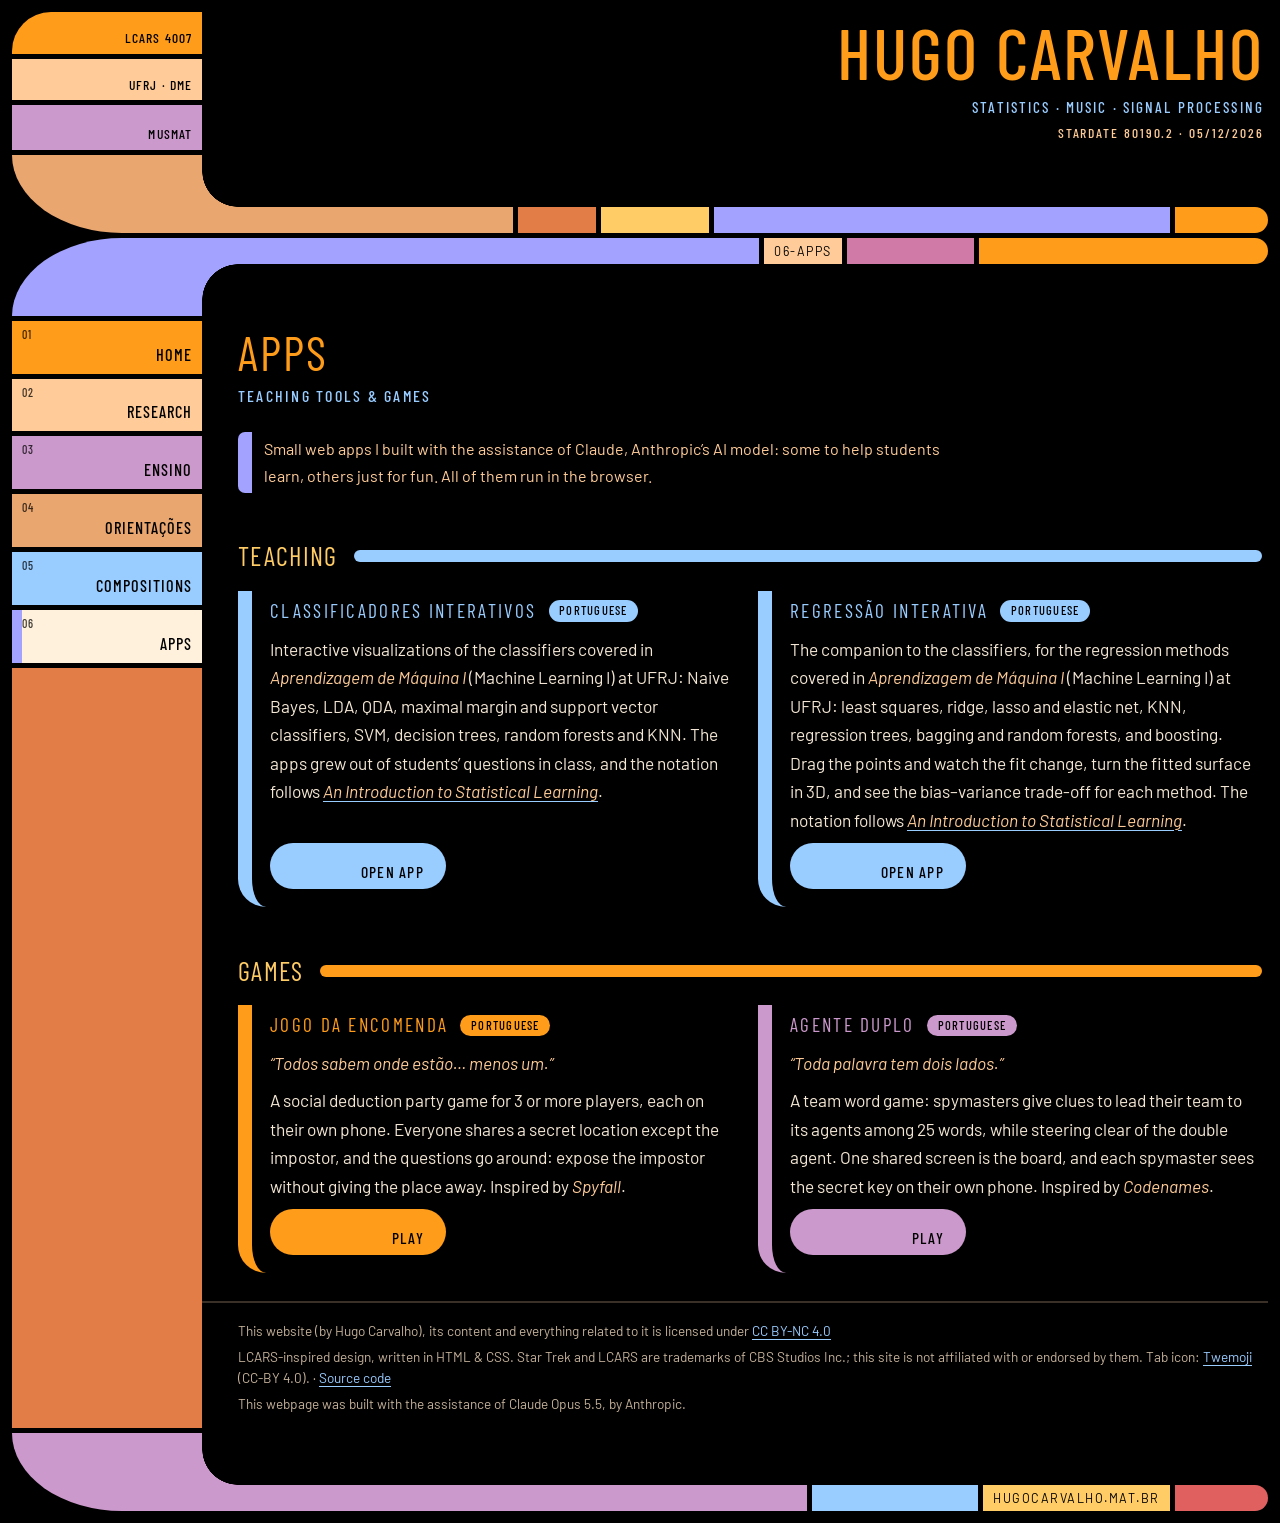
==== commit bb5e6e75: "Apps: card for Regressão Interativa Co-Authored-By: Claude Opus 5.5 <noreply@anthropic.com>" ====
--- a/apps.html
+++ b/apps.html
@@ -74,6 +74,11 @@
           <p>Interactive visualizations of the classifiers covered in <em>Aprendizagem de M&aacute;quina I</em> (Machine Learning I) at UFRJ: Naive Bayes, LDA, QDA, maximal margin and support vector classifiers, SVM, decision trees, random forests and KNN. The apps grew out of students&rsquo; questions in class, and the notation follows <a href="https://www.statlearning.com/"><em>An Introduction to Statistical Learning</em></a>.</p>
           <a class="btn" style="--c:var(--sky)" href="https://hugocarvalho.mat.br/demo-classificadores">Open app</a>
         </article>
+        <article class="app" style="--c:var(--sky)">
+          <h3>Regress&atilde;o Interativa <span class="pill lang" style="--c:var(--sky)">Portuguese</span></h3>
+          <p>The companion to the classifiers, for the regression methods covered in <em>Aprendizagem de M&aacute;quina I</em> (Machine Learning I) at UFRJ: least squares, ridge, lasso and elastic net, KNN, regression trees, bagging and random forests, and boosting. Drag the points and watch the fit change, turn the fitted surface in 3D, and see the bias&ndash;variance trade-off for each method. The notation follows <a href="https://www.statlearning.com/"><em>An Introduction to Statistical Learning</em></a>.</p>
+          <a class="btn" style="--c:var(--sky)" href="https://hugocarvalho.mat.br/demo-regressao">Open app</a>
+        </article>
       </div>
 
       <h2 id="games" style="--h:var(--orange)">Games</h2>
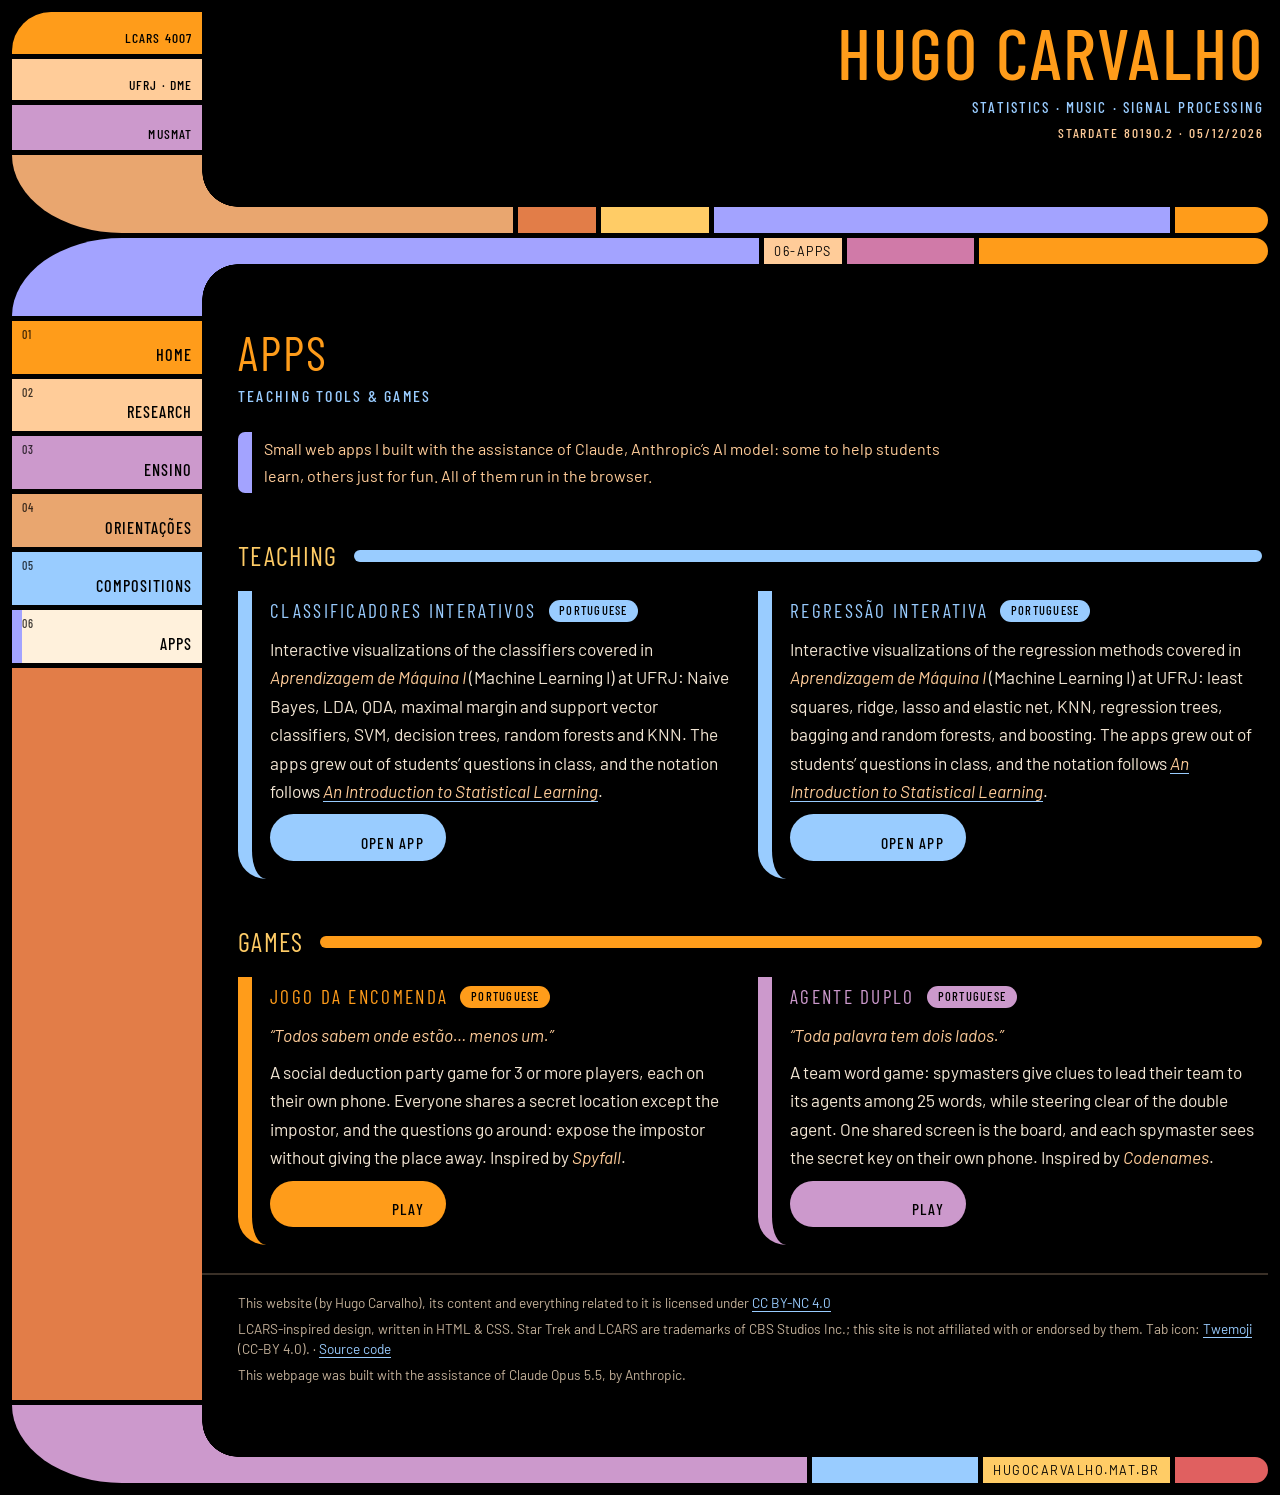
==== commit 25ca889c: "Apps: align Regressão Interativa text with Classificadores Co-Authored-By: Claude Opus 5.5 <noreply@" ====
--- a/apps.html
+++ b/apps.html
@@ -76,7 +76,7 @@
         </article>
         <article class="app" style="--c:var(--sky)">
           <h3>Regress&atilde;o Interativa <span class="pill lang" style="--c:var(--sky)">Portuguese</span></h3>
-          <p>The companion to the classifiers, for the regression methods covered in <em>Aprendizagem de M&aacute;quina I</em> (Machine Learning I) at UFRJ: least squares, ridge, lasso and elastic net, KNN, regression trees, bagging and random forests, and boosting. Drag the points and watch the fit change, turn the fitted surface in 3D, and see the bias&ndash;variance trade-off for each method. The notation follows <a href="https://www.statlearning.com/"><em>An Introduction to Statistical Learning</em></a>.</p>
+          <p>Interactive visualizations of the regression methods covered in <em>Aprendizagem de M&aacute;quina I</em> (Machine Learning I) at UFRJ: least squares, ridge, lasso and elastic net, KNN, regression trees, bagging and random forests, and boosting. The apps grew out of students&rsquo; questions in class, and the notation follows <a href="https://www.statlearning.com/"><em>An Introduction to Statistical Learning</em></a>.</p>
           <a class="btn" style="--c:var(--sky)" href="https://hugocarvalho.mat.br/demo-regressao">Open app</a>
         </article>
       </div>
